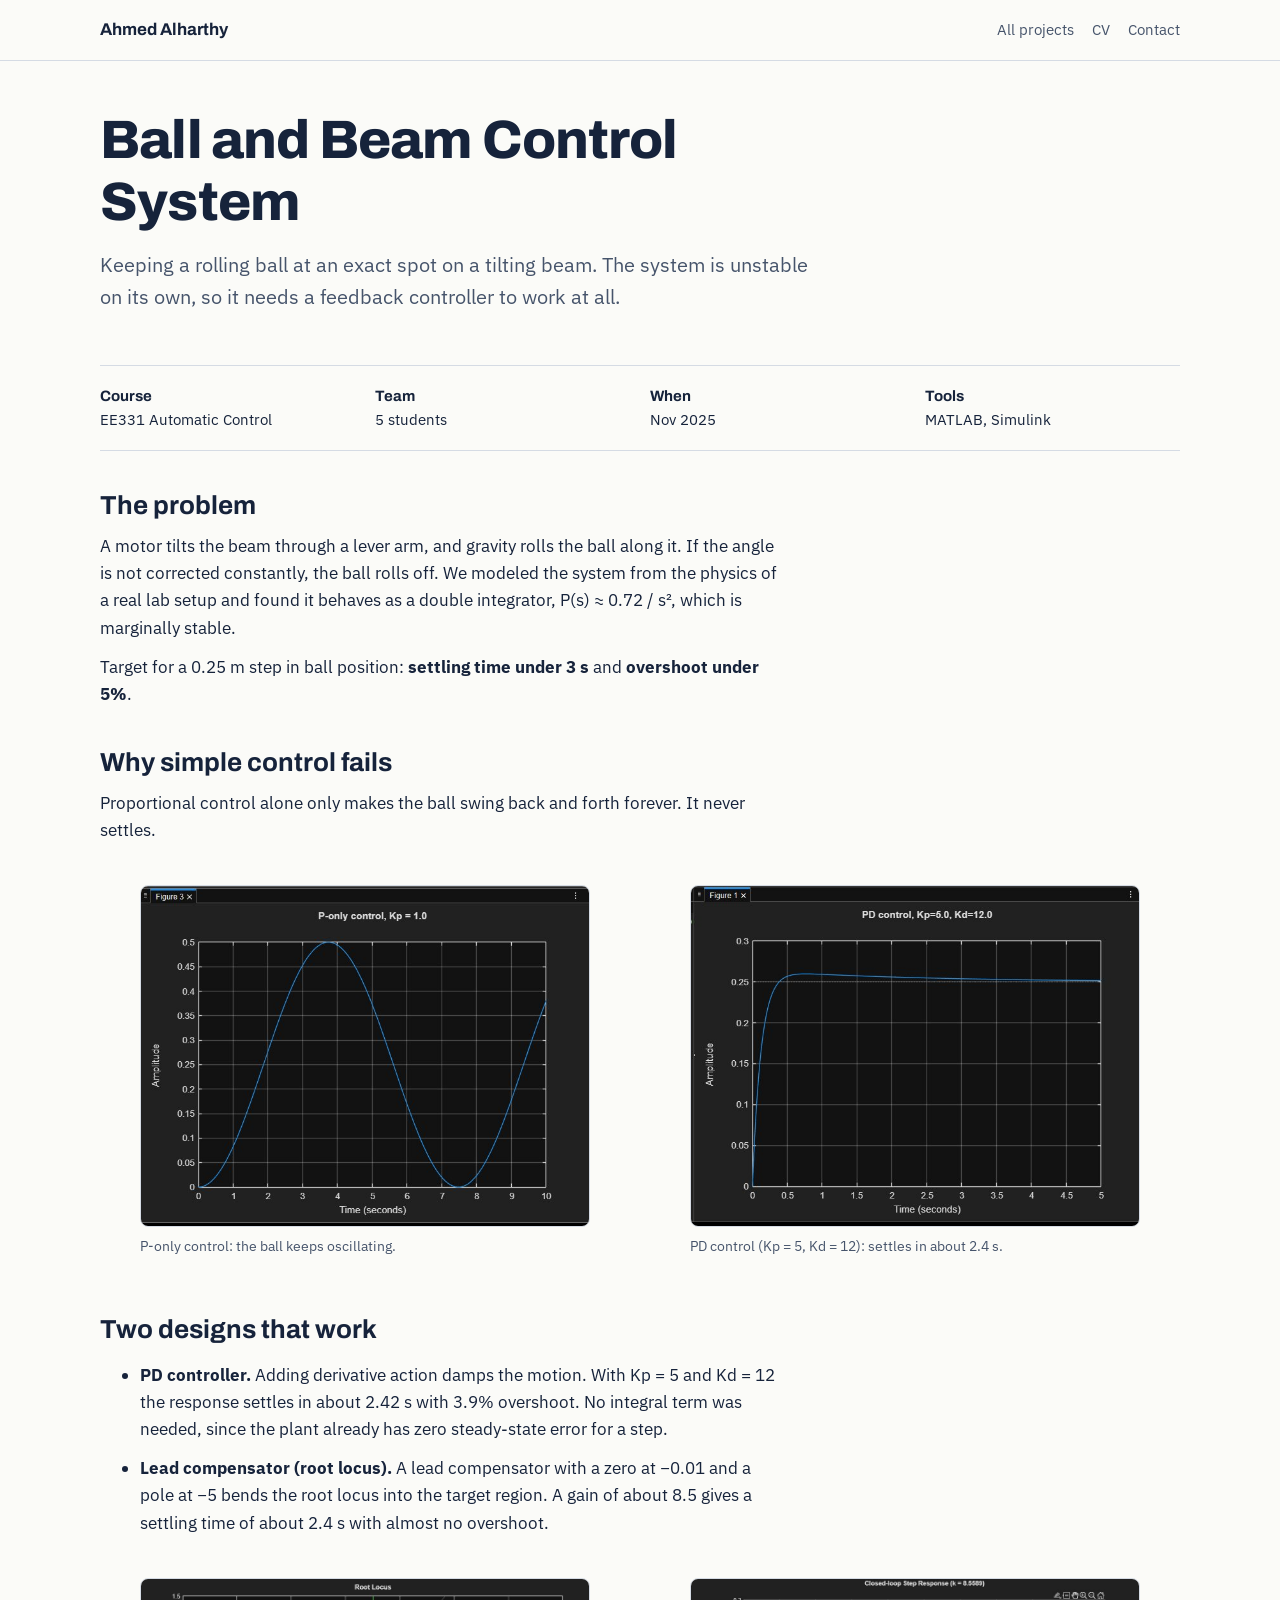
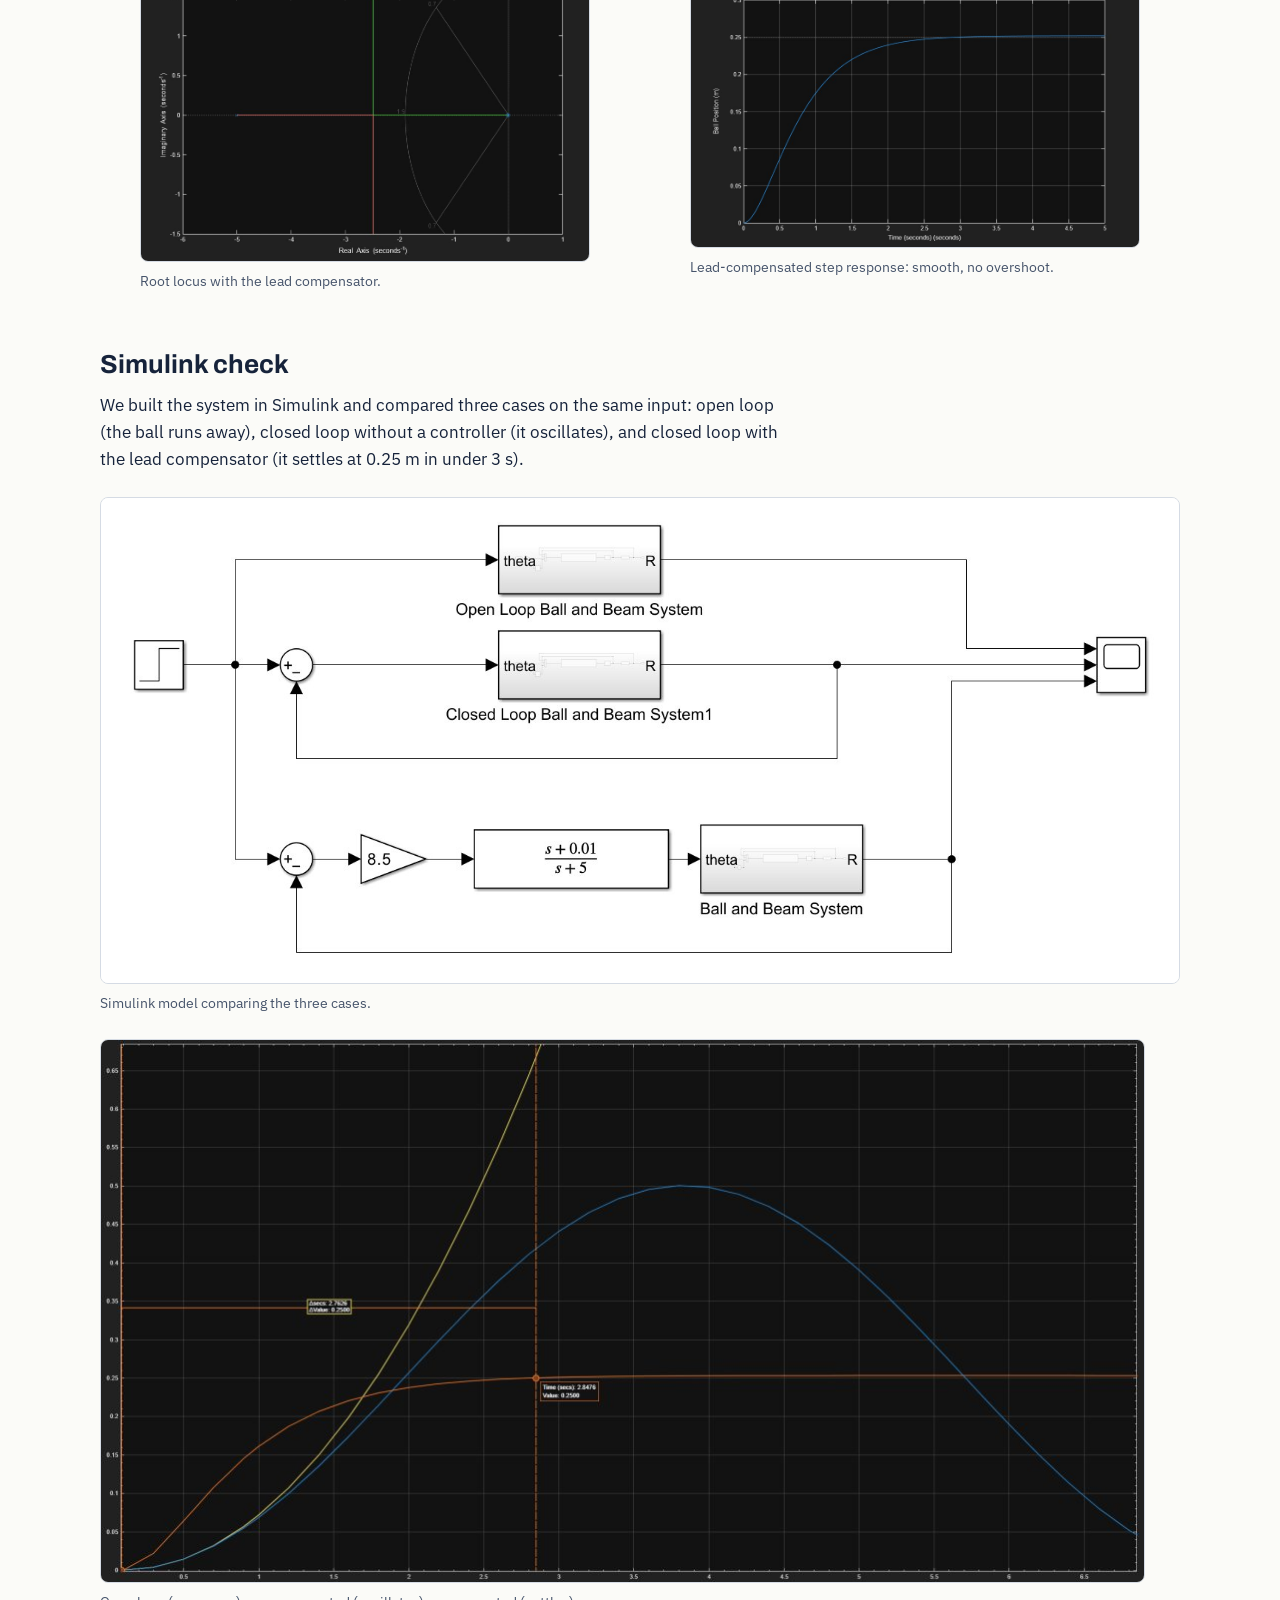
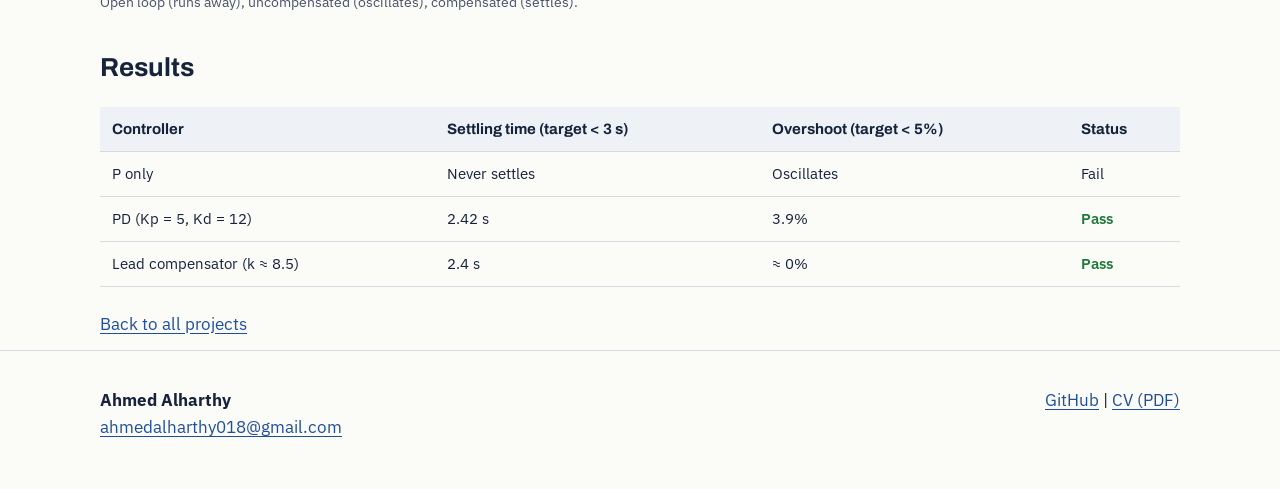
==== ball-and-beam.html @ 5542fb1f "Add files via upload" ====
<!doctype html>
<html lang="en">
<head>
<meta charset="utf-8">
<meta name="viewport" content="width=device-width, initial-scale=1">
<title>Ball and Beam Control | Ahmed Alharthy</title>
<meta name="description" content="Ball and beam control system: modeling, PD controller and root-locus lead compensator design in MATLAB and Simulink. EE331 project, King Abdulaziz University.">
<link rel="preconnect" href="https://fonts.googleapis.com">
<link rel="preconnect" href="https://fonts.gstatic.com" crossorigin>
<link href="https://fonts.googleapis.com/css2?family=Archivo:wght@600;700;800&family=IBM+Plex+Sans:wght@400;600&display=swap" rel="stylesheet">
<link rel="stylesheet" href="assets/style.css">
</head>
<body>

<header class="bar">
  <div class="wrap">
    <a class="me" href="index.html">Ahmed Alharthy</a>
    <nav aria-label="Main">
      <a href="index.html#projects">All projects</a>
      <a href="assets/Ahmed_Alharthy_CV.pdf">CV</a>
      <a href="index.html#contact">Contact</a>
    </nav>
  </div>
</header>

<main class="wrap">
  <div class="case-head">
    <h1>Ball and Beam Control System</h1>
    <p class="lede">Keeping a rolling ball at an exact spot on a tilting beam. The system is unstable on its own, so it needs a feedback controller to work at all.</p>
  </div>

  <div class="meta">
    <div><b>Course</b>EE331 Automatic Control</div>
    <div><b>Team</b>5 students</div>
    <div><b>When</b>Nov 2025</div>
    <div><b>Tools</b>MATLAB, Simulink</div>
  </div>

  <div class="prose">
    <h2>The problem</h2>
    <p>A motor tilts the beam through a lever arm, and gravity rolls the ball along it. If the angle is not corrected constantly, the ball rolls off. We modeled the system from the physics of a real lab setup and found it behaves as a double integrator, P(s) &asymp; 0.72 / s&sup2;, which is marginally stable.</p>
    <p>Target for a 0.25 m step in ball position: <b>settling time under 3 s</b> and <b>overshoot under 5%</b>.</p>

    <h2>Why simple control fails</h2>
    <p>Proportional control alone only makes the ball swing back and forth forever. It never settles.</p>
  </div>

  <div class="pair">
    <figure>
      <img src="assets/img/bb-p-only.jpg" alt="Step response with proportional control only, oscillating without settling" width="702" height="532">
      <figcaption>P-only control: the ball keeps oscillating.</figcaption>
    </figure>
    <figure>
      <img src="assets/img/bb-pd.jpg" alt="Step response with PD control settling quickly near 0.25 m" width="700" height="531">
      <figcaption>PD control (Kp = 5, Kd = 12): settles in about 2.4 s.</figcaption>
    </figure>
  </div>

  <div class="prose">
    <h2>Two designs that work</h2>
    <ul>
      <li><b>PD controller.</b> Adding derivative action damps the motion. With Kp = 5 and Kd = 12 the response settles in about 2.42 s with 3.9% overshoot. No integral term was needed, since the plant already has zero steady-state error for a step.</li>
      <li><b>Lead compensator (root locus).</b> A lead compensator with a zero at &minus;0.01 and a pole at &minus;5 bends the root locus into the target region. A gain of about 8.5 gives a settling time of about 2.4 s with almost no overshoot.</li>
    </ul>
  </div>

  <div class="pair">
    <figure>
      <img src="assets/img/bb-rootlocus.jpg" alt="Root locus of the plant with the lead compensator" width="989" height="624">
      <figcaption>Root locus with the lead compensator.</figcaption>
    </figure>
    <figure>
      <img src="assets/img/bb-lead.jpg" alt="Closed-loop step response with lead compensator reaching 0.25 m smoothly" width="1040" height="622">
      <figcaption>Lead-compensated step response: smooth, no overshoot.</figcaption>
    </figure>
  </div>

  <div class="prose">
    <h2>Simulink check</h2>
    <p>We built the system in Simulink and compared three cases on the same input: open loop (the ball runs away), closed loop without a controller (it oscillates), and closed loop with the lead compensator (it settles at 0.25 m in under 3 s).</p>
  </div>

  <figure class="wide">
    <img src="assets/img/bb-simulink.jpg" alt="Simulink model comparing open-loop, closed-loop and compensated ball and beam systems" width="1458" height="656">
    <figcaption>Simulink model comparing the three cases.</figcaption>
  </figure>
  <figure class="wide">
    <img src="assets/img/bb-responses.jpg" alt="Simulated responses: open loop grows without limit, uncompensated loop oscillates, compensated loop settles" width="1045" height="543">
    <figcaption>Open loop (runs away), uncompensated (oscillates), compensated (settles).</figcaption>
  </figure>

  <div class="prose">
    <h2>Results</h2>
  </div>
  <div class="table-scroll">
    <table>
      <thead><tr><th>Controller</th><th>Settling time (target &lt; 3 s)</th><th>Overshoot (target &lt; 5%)</th><th>Status</th></tr></thead>
      <tbody>
        <tr><td>P only</td><td>Never settles</td><td>Oscillates</td><td>Fail</td></tr>
        <tr><td>PD (Kp = 5, Kd = 12)</td><td>2.42 s</td><td>3.9%</td><td class="pass">Pass</td></tr>
        <tr><td>Lead compensator (k &asymp; 8.5)</td><td>2.4 s</td><td>&asymp; 0%</td><td class="pass">Pass</td></tr>
      </tbody>
    </table>
  </div>
  <div class="prose">
    <p><a href="index.html#projects">Back to all projects</a></p>
  </div>
</main>

<footer id="contact">
  <div class="wrap">
    <div><b>Ahmed Alharthy</b><br><a href="mailto:ahmedalharthy018@gmail.com">ahmedalharthy018@gmail.com</a></div>
    <div><a href="https://github.com/Ahmed-018">GitHub</a> | <a href="assets/Ahmed_Alharthy_CV.pdf">CV (PDF)</a></div>
  </div>
</footer>
</body>
</html>
---- assets/style.css ----
:root {
  --ink: #16233b;
  --ink-soft: #46546b;
  --paper: #fbfbf8;
  --panel: #eef1f5;
  --line: #d5dbe4;
  --sun: #e2a12b;
  --link: #1f4f9a;
  --measure: 68ch;
}
@media (prefers-color-scheme: dark) {
  :root {
    --ink: #e6ebf2;
    --ink-soft: #a8b3c4;
    --paper: #121a27;
    --panel: #1b2536;
    --line: #2d3a50;
    --sun: #f0b445;
    --link: #8db6ff;
  }
}
* { box-sizing: border-box; }
html { scroll-behavior: smooth; }
@media (prefers-reduced-motion: reduce) { html { scroll-behavior: auto; } }
body {
  margin: 0;
  background: var(--paper);
  color: var(--ink);
  font: 17px/1.6 "IBM Plex Sans", system-ui, sans-serif;
}
h1, h2, h3 { font-family: "Archivo", "IBM Plex Sans", sans-serif; line-height: 1.15; margin: 0; }
a { color: var(--link); text-underline-offset: 3px; }
a:focus-visible, .btn:focus-visible { outline: 3px solid var(--sun); outline-offset: 2px; }
img { max-width: 100%; height: auto; display: block; }
.wrap { max-width: 1120px; margin: 0 auto; padding: 0 20px; }

/* top bar */
.bar { border-bottom: 1px solid var(--line); }
.bar .wrap { display: flex; align-items: center; justify-content: space-between; gap: 16px; min-height: 60px; flex-wrap: wrap; }
.bar .me { font-family: "Archivo", sans-serif; font-weight: 700; text-decoration: none; color: var(--ink); }
.bar nav { display: flex; gap: 18px; flex-wrap: wrap; font-size: 15px; }
.bar nav a { color: var(--ink-soft); text-decoration: none; }
.bar nav a:hover { color: var(--ink); text-decoration: underline; }

/* hero */
.hero { display: grid; grid-template-columns: 1fr 1.15fr; gap: 48px; align-items: center; padding: 56px 0 40px; }
.hero h1 { font-size: clamp(40px, 6vw, 68px); font-weight: 800; letter-spacing: -0.02em; }
.hero .role { font-size: 20px; margin: 14px 0 18px; color: var(--ink-soft); max-width: 34ch; }
.facts { list-style: none; padding: 0; margin: 0 0 26px; display: grid; gap: 6px; }
.facts li { padding-left: 18px; position: relative; }
.facts li::before { content: ""; position: absolute; left: 0; top: .7em; width: 8px; height: 8px; background: var(--sun); border-radius: 2px; }
.actions { display: flex; flex-wrap: wrap; gap: 10px; }
.btn { display: inline-block; padding: 10px 18px; border-radius: 6px; border: 1.5px solid var(--ink); color: var(--ink); text-decoration: none; font-weight: 600; font-size: 15px; }
.btn.primary { background: var(--ink); color: var(--paper); }
.btn:hover { background: var(--panel); color: var(--ink); }
.hero figure { margin: 0; }
.hero figure img { border-radius: 10px; }
figcaption { font-size: 14px; color: var(--ink-soft); margin-top: 8px; }

/* sections */
section { padding: 48px 0; border-top: 1px solid var(--line); }
section > .wrap > h2 { font-size: 30px; margin-bottom: 26px; }
.featured { display: grid; grid-template-columns: 1.1fr 1fr; gap: 40px; align-items: start; }
.featured h3 { font-size: 26px; margin-bottom: 6px; }
.tags { font-size: 14px; color: var(--ink-soft); margin: 0 0 14px; }
.results { border-left: 4px solid var(--sun); background: var(--panel); padding: 14px 18px; margin: 18px 0; border-radius: 0 8px 8px 0; }
.results ul { margin: 0; padding-left: 18px; }
.more { list-style: none; padding: 0; margin: 40px 0 0; border-top: 1px solid var(--line); }
.more li { display: grid; grid-template-columns: 1fr 2fr auto; gap: 24px; padding: 20px 0; border-bottom: 1px solid var(--line); align-items: baseline; }
.more h3 { font-size: 19px; }
.more p { margin: 0; color: var(--ink-soft); }
.more .tags { margin: 4px 0 0; }

.job { display: grid; grid-template-columns: 220px 1fr; gap: 32px; }
.job .when { color: var(--ink-soft); font-size: 15px; }
.job h3 { font-size: 22px; }
.job ul { padding-left: 20px; max-width: var(--measure); }
.job li { margin-bottom: 6px; }

.cols { display: grid; grid-template-columns: repeat(3, 1fr); gap: 32px; }
.cols h3 { font-size: 19px; margin-bottom: 8px; }
.cols ul { padding-left: 18px; margin: 0; }
.cols p { margin: 0 0 6px; }

footer { border-top: 1px solid var(--line); padding: 36px 0 48px; }
footer .wrap { display: flex; justify-content: space-between; gap: 20px; flex-wrap: wrap; }

/* case study */
.case-head { padding: 48px 0 24px; }
.case-head h1 { font-size: clamp(34px, 5vw, 54px); font-weight: 800; letter-spacing: -0.015em; max-width: 20ch; }
.case-head .lede { font-size: 20px; color: var(--ink-soft); max-width: 60ch; margin: 16px 0 0; }
.meta { display: grid; grid-template-columns: repeat(4, 1fr); gap: 20px; border-top: 1px solid var(--line); border-bottom: 1px solid var(--line); padding: 18px 0; margin: 28px 0; font-size: 15px; }
.meta b { display: block; font-family: "Archivo", sans-serif; }
.prose { max-width: var(--measure); }
.prose h2 { font-size: 26px; margin: 40px 0 12px; }
.prose p, .prose li { margin: 0 0 12px; }
.wide { margin: 24px 0; }
.wide img { border-radius: 8px; border: 1px solid var(--line); background: #fff; }
.pair { display: grid; grid-template-columns: 1fr 1fr; gap: 20px; margin: 24px 0; }
.pair img { border-radius: 8px; border: 1px solid var(--line); }
table { border-collapse: collapse; width: 100%; font-size: 15px; margin: 12px 0 24px; }
th, td { text-align: left; padding: 10px 12px; border-bottom: 1px solid var(--line); vertical-align: top; }
th { font-family: "Archivo", sans-serif; background: var(--panel); }
.pass { color: #1d7a3a; font-weight: 600; }
@media (prefers-color-scheme: dark) { .pass { color: #6fd38e; } }
.table-scroll { overflow-x: auto; }

@media (max-width: 860px) {
  .hero, .featured, .job, .cols, .pair { grid-template-columns: 1fr; gap: 24px; }
  .hero { padding-top: 32px; }
  .more li { grid-template-columns: 1fr; gap: 6px; }
  .meta { grid-template-columns: 1fr 1fr; }
}
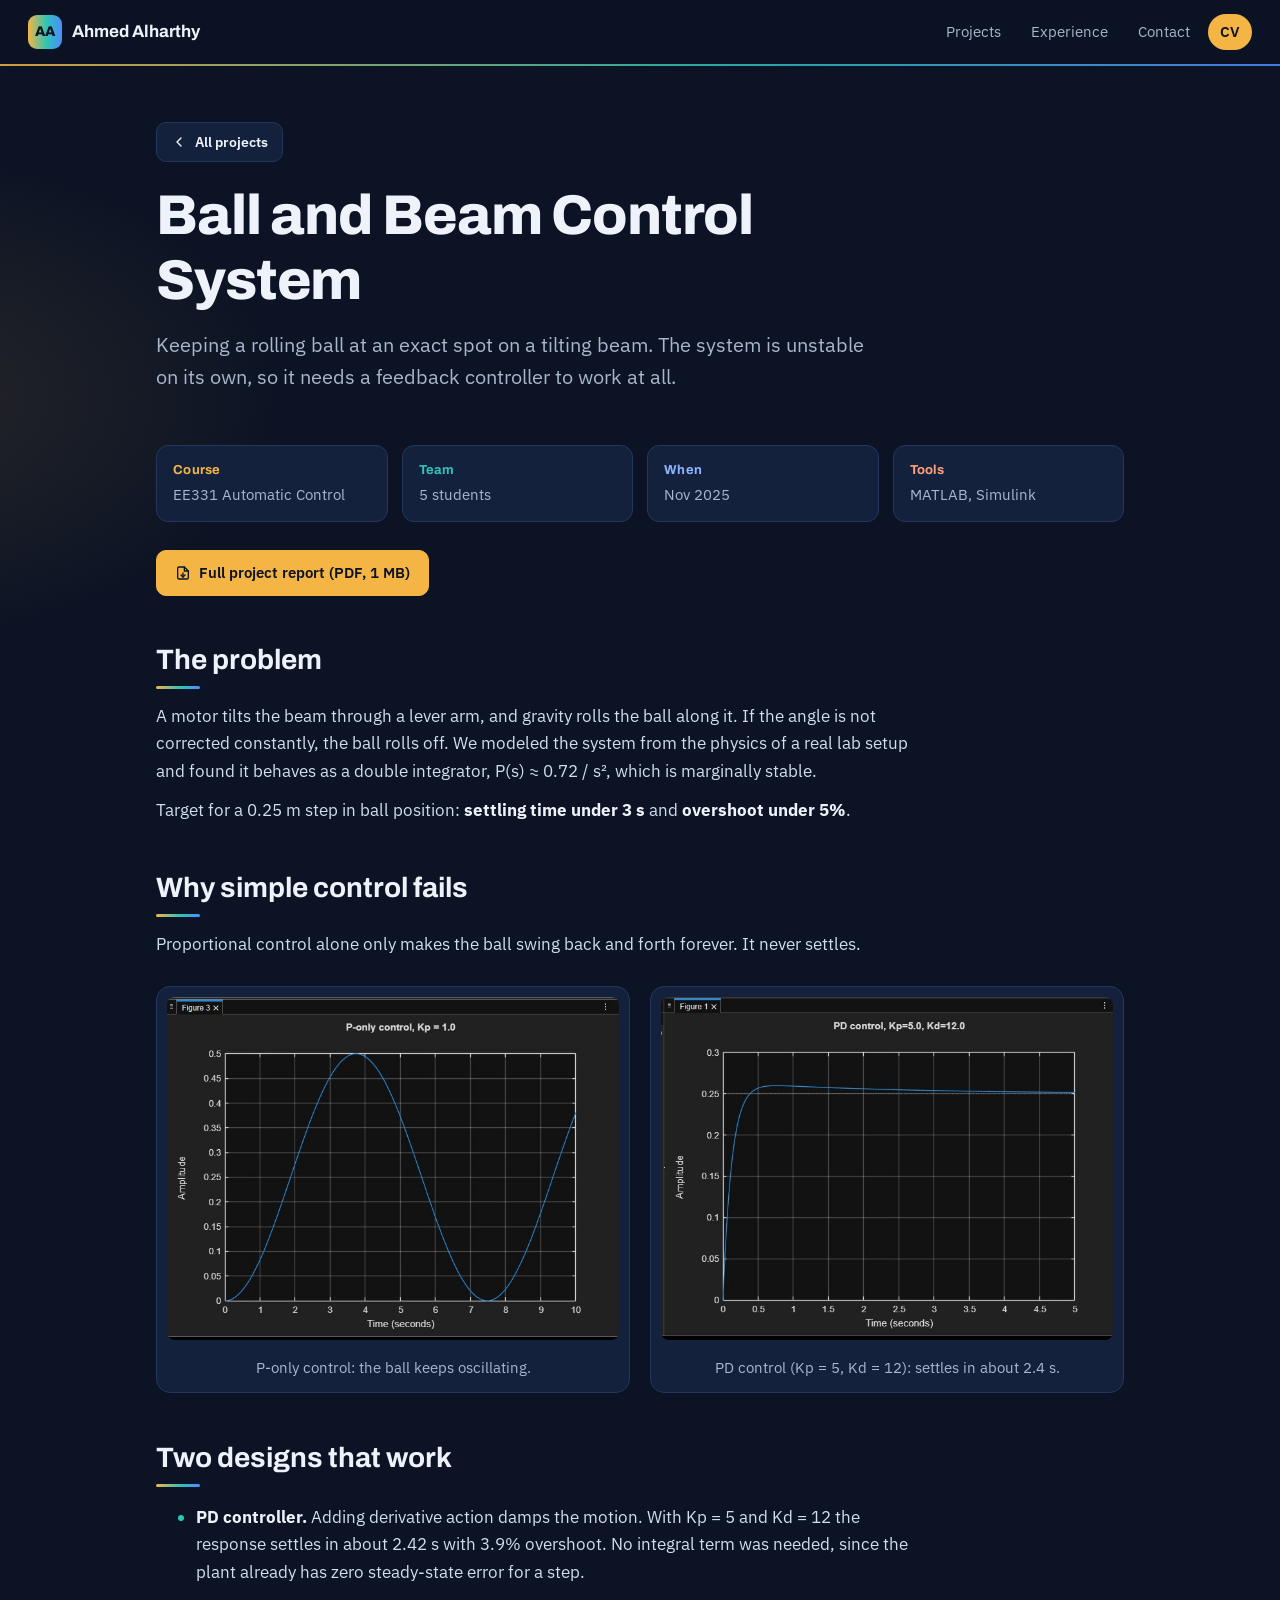
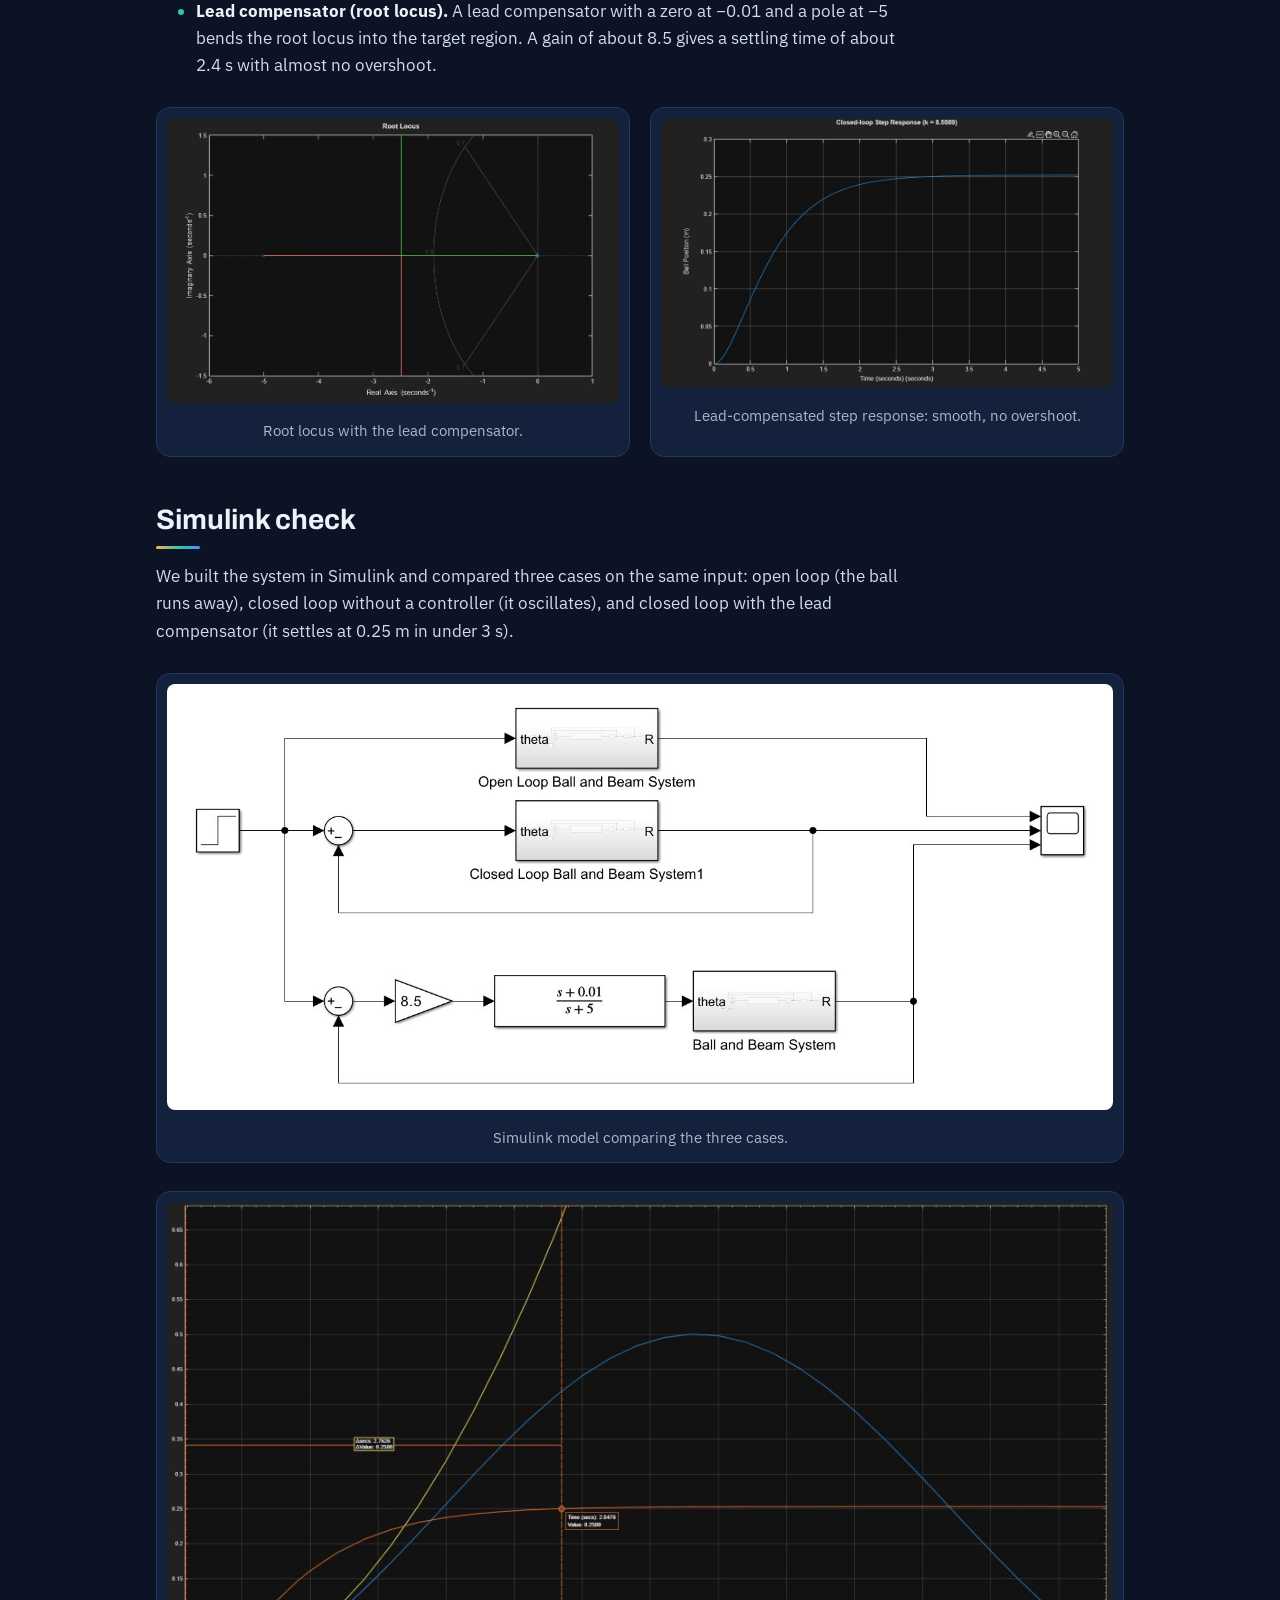
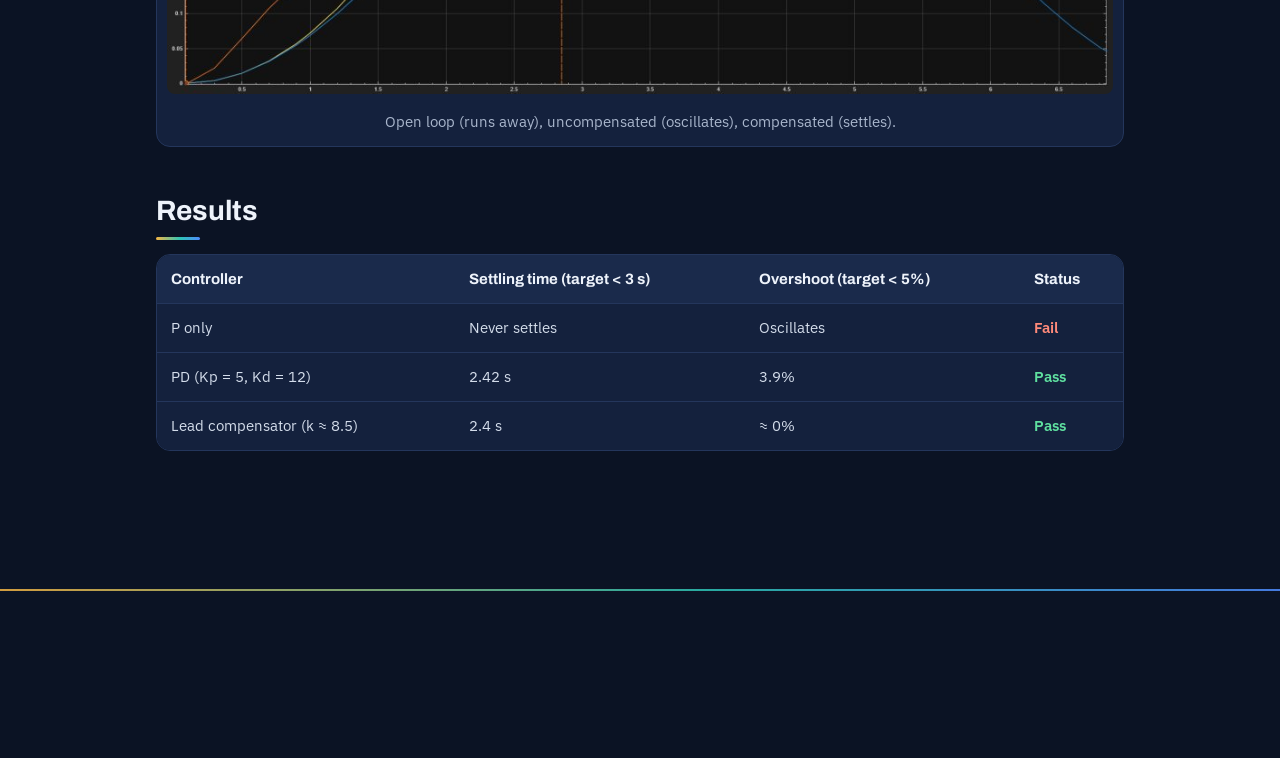
==== commit 5c03b0fe: "Add files via upload" ====
--- a/ball-and-beam.html
+++ b/ball-and-beam.html
@@ -14,17 +14,20 @@
 
 <header class="bar">
   <div class="wrap">
-    <a class="me" href="index.html">Ahmed Alharthy</a>
+    <a class="me" href="index.html"><span class="mark">AA</span>Ahmed Alharthy</a>
     <nav aria-label="Main">
-      <a href="index.html#projects">All projects</a>
-      <a href="assets/Ahmed_Alharthy_CV.pdf">CV</a>
+      <a href="index.html#projects">Projects</a>
+      <a href="index.html#experience">Experience</a>
       <a href="index.html#contact">Contact</a>
+      <a class="cv" href="assets/Ahmed_Alharthy_CV.pdf">CV</a>
     </nav>
   </div>
+  <hr class="divider">
 </header>
 
-<main class="wrap">
+<main class="wrap case">
   <div class="case-head">
+    <a class="btn small back" href="index.html#projects"><svg viewBox="0 0 24 24" fill="none" stroke="currentColor" stroke-width="2" stroke-linecap="round" stroke-linejoin="round" aria-hidden="true"><polyline points="15 18 9 12 15 6"/></svg>All projects</a>
     <h1>Ball and Beam Control System</h1>
     <p class="lede">Keeping a rolling ball at an exact spot on a tilting beam. The system is unstable on its own, so it needs a feedback controller to work at all.</p>
   </div>
@@ -34,6 +37,10 @@
     <div><b>Team</b>5 students</div>
     <div><b>When</b>Nov 2025</div>
     <div><b>Tools</b>MATLAB, Simulink</div>
+  </div>
+
+  <div class="doc-bar">
+    <a class="btn primary" href="assets/docs/Ball-and-Beam-Control-Report.pdf" target="_blank" rel="noopener"><svg viewBox="0 0 24 24" fill="none" stroke="currentColor" stroke-width="2" stroke-linecap="round" stroke-linejoin="round" aria-hidden="true"><path d="M14 3H6a2 2 0 0 0-2 2v14a2 2 0 0 0 2 2h12a2 2 0 0 0 2-2V9z"/><polyline points="14 3 14 9 20 9"/><path d="M12 12v6"/><polyline points="9 15 12 18 15 15"/></svg>Full project report (PDF, 1 MB)</a>
   </div>
 
   <div class="prose">
@@ -96,22 +103,36 @@
     <table>
       <thead><tr><th>Controller</th><th>Settling time (target &lt; 3 s)</th><th>Overshoot (target &lt; 5%)</th><th>Status</th></tr></thead>
       <tbody>
-        <tr><td>P only</td><td>Never settles</td><td>Oscillates</td><td>Fail</td></tr>
+        <tr><td>P only</td><td>Never settles</td><td>Oscillates</td><td class="fail">Fail</td></tr>
         <tr><td>PD (Kp = 5, Kd = 12)</td><td>2.42 s</td><td>3.9%</td><td class="pass">Pass</td></tr>
         <tr><td>Lead compensator (k &asymp; 8.5)</td><td>2.4 s</td><td>&asymp; 0%</td><td class="pass">Pass</td></tr>
       </tbody>
     </table>
   </div>
   <div class="prose">
-    <p><a href="index.html#projects">Back to all projects</a></p>
+    
+  </div>
+  <div class="case-end">
+    <a class="btn" href="assets/docs/Ball-and-Beam-Control-Report.pdf" target="_blank" rel="noopener"><svg viewBox="0 0 24 24" fill="none" stroke="currentColor" stroke-width="2" stroke-linecap="round" stroke-linejoin="round" aria-hidden="true"><path d="M14 3H6a2 2 0 0 0-2 2v14a2 2 0 0 0 2 2h12a2 2 0 0 0 2-2V9z"/><polyline points="14 3 14 9 20 9"/><path d="M12 12v6"/><polyline points="9 15 12 18 15 15"/></svg>Report (PDF)</a>
+    <a class="btn" href="index.html#projects"><svg viewBox="0 0 24 24" fill="none" stroke="currentColor" stroke-width="2" stroke-linecap="round" stroke-linejoin="round" aria-hidden="true"><polyline points="15 18 9 12 15 6"/></svg>All projects</a>
+    <a class="btn primary" href="solar-vehicle.html"><svg viewBox="0 0 24 24" fill="none" stroke="currentColor" stroke-width="2" stroke-linecap="round" stroke-linejoin="round" aria-hidden="true"><path d="M14 3H6a2 2 0 0 0-2 2v14a2 2 0 0 0 2 2h12a2 2 0 0 0 2-2V9z"/><polyline points="14 3 14 9 20 9"/></svg>Next project: Solar Vehicle</a>
   </div>
 </main>
 
+<hr class="divider">
 <footer id="contact">
   <div class="wrap">
-    <div><b>Ahmed Alharthy</b><br><a href="mailto:ahmedalharthy018@gmail.com">ahmedalharthy018@gmail.com</a></div>
-    <div><a href="https://github.com/Ahmed-018">GitHub</a> | <a href="assets/Ahmed_Alharthy_CV.pdf">CV (PDF)</a></div>
+    <div>
+      <h2>Let's talk</h2>
+      <p><a href="mailto:ahmedalharthy018@gmail.com">ahmedalharthy018@gmail.com</a> | +966 56 650 6308</p>
+    </div>
+    <div class="card-actions">
+      <a class="btn primary" href="mailto:ahmedalharthy018@gmail.com"><svg viewBox="0 0 24 24" fill="none" stroke="currentColor" stroke-width="2" stroke-linecap="round" stroke-linejoin="round" aria-hidden="true"><rect x="3" y="5" width="18" height="14" rx="2"/><polyline points="3 7 12 13 21 7"/></svg>Email me</a>
+      <a class="btn" href="assets/Ahmed_Alharthy_CV.pdf"><svg viewBox="0 0 24 24" fill="none" stroke="currentColor" stroke-width="2" stroke-linecap="round" stroke-linejoin="round" aria-hidden="true"><path d="M12 3v12"/><polyline points="7 10 12 15 17 10"/><path d="M5 21h14"/></svg>CV (PDF)</a>
+      <a class="btn" href="https://github.com/Ahmed-018"><svg viewBox="0 0 24 24" fill="none" stroke="currentColor" stroke-width="2" stroke-linecap="round" stroke-linejoin="round" aria-hidden="true"><polyline points="16 18 22 12 16 6"/><polyline points="8 6 2 12 8 18"/></svg>GitHub</a>
+    </div>
   </div>
 </footer>
+<script src="assets/reveal.js" defer></script>
 </body>
 </html>
--- a/assets/style.css
+++ b/assets/style.css
@@ -1,113 +1,224 @@
+/* Ahmed Alharthy portfolio: dark navy with solar amber, teal and blue accents */
 :root {
-  --ink: #16233b;
-  --ink-soft: #46546b;
-  --paper: #fbfbf8;
-  --panel: #eef1f5;
-  --line: #d5dbe4;
-  --sun: #e2a12b;
-  --link: #1f4f9a;
-  --measure: 68ch;
-}
-@media (prefers-color-scheme: dark) {
-  :root {
-    --ink: #e6ebf2;
-    --ink-soft: #a8b3c4;
-    --paper: #121a27;
-    --panel: #1b2536;
-    --line: #2d3a50;
-    --sun: #f0b445;
-    --link: #8db6ff;
-  }
-}
+  --bg: #0b1324;
+  --bg-2: #101b33;
+  --card: #14213d;
+  --card-2: #1a2a4b;
+  --ink: #eef3fb;
+  --ink-soft: #a9b6cc;
+  --line: #24365c;
+  --amber: #f5b544;
+  --teal: #2ec4b6;
+  --blue: #4f8cff;
+  --grad: linear-gradient(90deg, var(--amber), var(--teal) 55%, var(--blue));
+  --radius: 0.875rem;
+  --measure: 76ch;
+  color-scheme: dark;
+}
+html { font-size: clamp(16px, 1.1vw, 30px); }
 * { box-sizing: border-box; }
 html { scroll-behavior: smooth; }
-@media (prefers-reduced-motion: reduce) { html { scroll-behavior: auto; } }
+@media (prefers-reduced-motion: reduce) { html { scroll-behavior: auto; } * { transition: none !important; } }
 body {
   margin: 0;
-  background: var(--paper);
+  background:
+    radial-gradient(56.25rem 31.25rem at 85% -10%, rgba(79, 140, 255, .18), transparent 60%),
+    radial-gradient(43.75rem 26.25rem at -10% 10%, rgba(245, 181, 68, .12), transparent 60%),
+    var(--bg);
   color: var(--ink);
-  font: 17px/1.6 "IBM Plex Sans", system-ui, sans-serif;
+  font: 1.0625rem/1.6 "IBM Plex Sans", system-ui, sans-serif;
 }
 h1, h2, h3 { font-family: "Archivo", "IBM Plex Sans", sans-serif; line-height: 1.15; margin: 0; }
-a { color: var(--link); text-underline-offset: 3px; }
-a:focus-visible, .btn:focus-visible { outline: 3px solid var(--sun); outline-offset: 2px; }
-img { max-width: 100%; height: auto; display: block; }
-.wrap { max-width: 1120px; margin: 0 auto; padding: 0 20px; }
+a { color: var(--teal); text-underline-offset: 0.1875rem; }
+a:hover { color: var(--amber); }
+a:focus-visible, .btn:focus-visible { outline: 0.1875rem solid var(--amber); outline-offset: 0.1875rem; border-radius: 0.5rem; }
+img, video { max-width: 100%; height: auto; display: block; }
+.wrap { max-width: 82.5rem; margin: 0 auto; padding: 0 1.75rem; }
+
+/* gradient divider used between header, sections and footer */
+.divider { height: 2px; border: 0; margin: 0; background: var(--grad); opacity: .85; }
+.divider.soft { height: 1px; background: linear-gradient(90deg, transparent, var(--line) 15%, var(--line) 85%, transparent); opacity: 1; }
 
 /* top bar */
-.bar { border-bottom: 1px solid var(--line); }
-.bar .wrap { display: flex; align-items: center; justify-content: space-between; gap: 16px; min-height: 60px; flex-wrap: wrap; }
-.bar .me { font-family: "Archivo", sans-serif; font-weight: 700; text-decoration: none; color: var(--ink); }
-.bar nav { display: flex; gap: 18px; flex-wrap: wrap; font-size: 15px; }
-.bar nav a { color: var(--ink-soft); text-decoration: none; }
-.bar nav a:hover { color: var(--ink); text-decoration: underline; }
+.bar { position: sticky; top: 0; z-index: 10; background: rgba(11, 19, 36, .82); backdrop-filter: blur(0.625rem); -webkit-backdrop-filter: blur(0.625rem); }
+.bar .wrap { display: flex; align-items: center; justify-content: space-between; gap: 1rem; min-height: 4rem; flex-wrap: wrap; }
+.bar .me { display: flex; align-items: center; gap: 0.625rem; font-family: "Archivo", sans-serif; font-weight: 700; text-decoration: none; color: var(--ink); }
+.mark { display: grid; place-items: center; width: 2.125rem; height: 2.125rem; border-radius: 0.5625rem; background: var(--grad); color: #0b1324; font-weight: 800; font-size: 0.875rem; }
+.bar nav { display: flex; gap: 0.375rem; flex-wrap: wrap; font-size: 0.9375rem; }
+.bar nav a { color: var(--ink-soft); text-decoration: none; padding: 0.375rem 0.75rem; border-radius: 62.4375rem; }
+.bar nav a:hover { color: var(--ink); background: var(--card); }
+.bar nav a.cv { color: #0b1324; background: var(--amber); font-weight: 600; }
+.bar nav a.cv:hover { background: #ffc965; }
+
+/* buttons and chips */
+.btn { display: inline-flex; align-items: center; gap: 0.5rem; padding: 0.625rem 1.125rem; border-radius: 0.625rem; border: 1px solid var(--line); background: var(--card); color: var(--ink); text-decoration: none; font-weight: 600; font-size: 0.9375rem; transition: transform .15s, border-color .15s, background .15s; }
+.btn:hover { color: var(--ink); border-color: var(--teal); transform: translateY(-1px); }
+.btn.primary { background: var(--amber); border-color: var(--amber); color: #0b1324; }
+.btn.primary:hover { background: #ffc965; color: #0b1324; }
+.btn.teal { background: rgba(46, 196, 182, .14); border-color: rgba(46, 196, 182, .55); color: #7fe6dc; }
+.btn.teal:hover { background: rgba(46, 196, 182, .24); color: #b5f3ec; }
+.btn.small { padding: 0.5rem 0.875rem; font-size: 0.875rem; }
+.btn svg { width: 1rem; height: 1rem; flex: none; }
+.chips { display: flex; flex-wrap: wrap; gap: 0.375rem; margin: 0.625rem 0 0.875rem; padding: 0; list-style: none; }
+.chips li { font-size: 0.8125rem; padding: 0.25rem 0.625rem; border-radius: 62.4375rem; background: rgba(79, 140, 255, .12); border: 1px solid rgba(79, 140, 255, .35); color: #b9cfff; }
+.chips li.hl { background: rgba(245, 181, 68, .14); border-color: rgba(245, 181, 68, .5); color: #ffd690; }
 
 /* hero */
-.hero { display: grid; grid-template-columns: 1fr 1.15fr; gap: 48px; align-items: center; padding: 56px 0 40px; }
-.hero h1 { font-size: clamp(40px, 6vw, 68px); font-weight: 800; letter-spacing: -0.02em; }
-.hero .role { font-size: 20px; margin: 14px 0 18px; color: var(--ink-soft); max-width: 34ch; }
-.facts { list-style: none; padding: 0; margin: 0 0 26px; display: grid; gap: 6px; }
-.facts li { padding-left: 18px; position: relative; }
-.facts li::before { content: ""; position: absolute; left: 0; top: .7em; width: 8px; height: 8px; background: var(--sun); border-radius: 2px; }
-.actions { display: flex; flex-wrap: wrap; gap: 10px; }
-.btn { display: inline-block; padding: 10px 18px; border-radius: 6px; border: 1.5px solid var(--ink); color: var(--ink); text-decoration: none; font-weight: 600; font-size: 15px; }
-.btn.primary { background: var(--ink); color: var(--paper); }
-.btn:hover { background: var(--panel); color: var(--ink); }
-.hero figure { margin: 0; }
-.hero figure img { border-radius: 10px; }
-figcaption { font-size: 14px; color: var(--ink-soft); margin-top: 8px; }
+.hero { display: grid; grid-template-columns: minmax(0, 1fr) minmax(0, 1.25fr); gap: 4rem; align-items: center; padding-top: 4rem; padding-bottom: 3.5rem; }
+.hero h1 { font-size: 4.1rem; white-space: nowrap; font-weight: 800; letter-spacing: -0.025em; background: linear-gradient(100deg, #ffffff 30%, #bcd3ff 70%, var(--teal)); -webkit-background-clip: text; background-clip: text; color: transparent; }
+.hero .role { font-size: 1.25rem; margin: 1rem 0 1.375rem; color: var(--ink-soft); max-width: 34ch; }
+.facts { list-style: none; padding: 0; margin: 0 0 1.75rem; display: grid; grid-template-columns: 1fr 1fr; gap: 0.625rem; }
+.facts li { background: var(--card); border: 1px solid var(--line); border-radius: 0.75rem; padding: 0.625rem 0.875rem; font-size: 0.9375rem; line-height: 1.4; }
+.facts li b { display: block; font-family: "Archivo", sans-serif; font-size: 1.125rem; color: var(--amber); }
+.facts li:nth-child(2) b { color: var(--teal); }
+.facts li:nth-child(3) b { color: #8fb4ff; }
+.facts li:nth-child(4) b { color: #ff9f7a; }
+.actions { display: flex; flex-wrap: wrap; gap: 0.625rem; }
+.hero figure { margin: 0; padding: 0.5rem; border-radius: 1.125rem; background: linear-gradient(135deg, rgba(245,181,68,.6), rgba(46,196,182,.5), rgba(79,140,255,.6)); box-shadow: 0 1.875rem 3.75rem -30px rgba(79, 140, 255, .45); }
+.hero figure img, .hero-video { border-radius: 0.75rem; width: 100%; height: auto; display: block; background: #000; }
+.hero figcaption { display: flex; align-items: center; justify-content: space-between; gap: 0.75rem; flex-wrap: wrap; padding: 0.75rem 0.5rem 0.375rem; margin: 0; color: #0b1324; font-weight: 600; font-size: 1.0625rem; line-height: 1.35; }
+.hero figcaption .watch { display: inline-flex; align-items: center; gap: 0.5rem; padding: 0.5625rem 1rem; border-radius: 0.625rem; background: #0b1324; color: #fff; text-decoration: none; font-size: 0.9375rem; font-weight: 600; white-space: nowrap; transition: transform .15s, background .15s; }
+.hero figcaption .watch svg { width: 0.875rem; height: 0.875rem; color: var(--amber); }
+.hero figcaption .watch:hover { background: #17264a; color: #fff; transform: translateY(-1px); }
+figcaption { font-size: 0.875rem; color: var(--ink-soft); margin-top: 0.5rem; }
 
 /* sections */
-section { padding: 48px 0; border-top: 1px solid var(--line); }
-section > .wrap > h2 { font-size: 30px; margin-bottom: 26px; }
-.featured { display: grid; grid-template-columns: 1.1fr 1fr; gap: 40px; align-items: start; }
-.featured h3 { font-size: 26px; margin-bottom: 6px; }
-.tags { font-size: 14px; color: var(--ink-soft); margin: 0 0 14px; }
-.results { border-left: 4px solid var(--sun); background: var(--panel); padding: 14px 18px; margin: 18px 0; border-radius: 0 8px 8px 0; }
-.results ul { margin: 0; padding-left: 18px; }
-.more { list-style: none; padding: 0; margin: 40px 0 0; border-top: 1px solid var(--line); }
-.more li { display: grid; grid-template-columns: 1fr 2fr auto; gap: 24px; padding: 20px 0; border-bottom: 1px solid var(--line); align-items: baseline; }
-.more h3 { font-size: 19px; }
-.more p { margin: 0; color: var(--ink-soft); }
-.more .tags { margin: 4px 0 0; }
-
-.job { display: grid; grid-template-columns: 220px 1fr; gap: 32px; }
-.job .when { color: var(--ink-soft); font-size: 15px; }
-.job h3 { font-size: 22px; }
-.job ul { padding-left: 20px; max-width: var(--measure); }
-.job li { margin-bottom: 6px; }
-
-.cols { display: grid; grid-template-columns: repeat(3, 1fr); gap: 32px; }
-.cols h3 { font-size: 19px; margin-bottom: 8px; }
-.cols ul { padding-left: 18px; margin: 0; }
-.cols p { margin: 0 0 6px; }
-
-footer { border-top: 1px solid var(--line); padding: 36px 0 48px; }
-footer .wrap { display: flex; justify-content: space-between; gap: 20px; flex-wrap: wrap; }
-
-/* case study */
-.case-head { padding: 48px 0 24px; }
-.case-head h1 { font-size: clamp(34px, 5vw, 54px); font-weight: 800; letter-spacing: -0.015em; max-width: 20ch; }
-.case-head .lede { font-size: 20px; color: var(--ink-soft); max-width: 60ch; margin: 16px 0 0; }
-.meta { display: grid; grid-template-columns: repeat(4, 1fr); gap: 20px; border-top: 1px solid var(--line); border-bottom: 1px solid var(--line); padding: 18px 0; margin: 28px 0; font-size: 15px; }
-.meta b { display: block; font-family: "Archivo", sans-serif; }
+section { padding: 4rem 0 5.5rem; }
+.sec-head { display: flex; align-items: end; justify-content: space-between; gap: 1rem; margin-bottom: 1.875rem; flex-wrap: wrap; }
+.sec-head h2 { font-size: 2.125rem; }
+.sec-head h2::after { content: ""; display: block; width: 3.5rem; height: 0.25rem; border-radius: 0.25rem; background: var(--grad); margin-top: 0.75rem; }
+.sec-head p { margin: 0; color: var(--ink-soft); max-width: 46ch; }
+.card { background: linear-gradient(180deg, var(--card-2), var(--card)); border: 1px solid var(--line); border-radius: var(--radius); }
+
+/* projects */
+.featured { display: grid; grid-template-columns: minmax(0, 1.1fr) minmax(0, 1fr); gap: 2.25rem; align-items: center; padding: 1.75rem; position: relative; overflow: hidden; }
+.featured::before { content: ""; position: absolute; inset: 0 0 auto 0; height: 0.1875rem; background: var(--grad); }
+.featured .shot { display: block; min-width: 0; }
+.featured .shot img { border-radius: 0.625rem; background: #fff; width: 100%; height: auto; }
+.badge { display: inline-block; font-size: 0.8125rem; font-weight: 600; padding: 0.25rem 0.625rem; border-radius: 62.4375rem; background: rgba(245, 181, 68, .16); color: var(--amber); margin-bottom: 0.625rem; }
+.featured h3 { font-size: 1.75rem; }
+.featured p { color: var(--ink-soft); margin: 0 0 0.375rem; }
+.results { list-style: none; padding: 0; margin: 1.125rem 0 1.375rem; display: grid; gap: 0.5rem; }
+.results li { display: flex; gap: 0.75rem; align-items: baseline; padding: 0.625rem 0.875rem; border-radius: 0.625rem; background: rgba(46, 196, 182, .08); border: 1px solid rgba(46, 196, 182, .25); }
+.results li b { font-family: "Archivo", sans-serif; color: var(--teal); min-width: 4.2em; white-space: nowrap; }
+.card-actions { display: flex; flex-wrap: wrap; gap: 0.625rem; }
+
+.grid3 { display: grid; grid-template-columns: repeat(3, minmax(0, 1fr)); gap: 1.25rem; margin-top: 1.375rem; }
+.proj { padding: 1.375rem; display: flex; flex-direction: column; transition: transform .15s, border-color .15s; }
+.proj:hover { transform: translateY(-3px); border-color: #34508a; }
+.proj .icon { width: 2.625rem; height: 2.625rem; border-radius: 0.6875rem; display: grid; place-items: center; margin-bottom: 0.875rem; }
+.proj .icon svg { width: 1.375rem; height: 1.375rem; }
+.i-amber { background: rgba(245, 181, 68, .15); color: var(--amber); }
+.i-teal { background: rgba(46, 196, 182, .15); color: var(--teal); }
+.i-blue { background: rgba(79, 140, 255, .15); color: #8fb4ff; }
+.proj h3 { font-size: 1.25rem; }
+.proj p { color: var(--ink-soft); margin: 0 0 1.125rem; font-size: 0.9688rem; flex: 1; }
+.proj .note { font-size: 0.875rem; color: var(--ink-soft); font-style: italic; }
+
+/* experience */
+.job { display: grid; grid-template-columns: 14.375rem 1fr; gap: 2rem; padding: 1.75rem; position: relative; }
+.job::before { content: ""; position: absolute; left: 0; top: 1.5rem; bottom: 1.5rem; width: 0.25rem; border-radius: 0 0.25rem 0.25rem 0; background: linear-gradient(180deg, var(--amber), var(--teal)); }
+.job .when { color: var(--ink-soft); font-size: 0.9375rem; }
+.job .when b { display: block; color: var(--ink); font-size: 1rem; }
+.live { display: inline-flex; align-items: center; gap: 0.375rem; margin-top: 0.625rem; font-size: 0.8125rem; font-weight: 600; color: var(--teal); background: rgba(46,196,182,.12); padding: 0.1875rem 0.625rem; border-radius: 62.4375rem; }
+.live::before { content: ""; width: 0.4375rem; height: 0.4375rem; border-radius: 50%; background: var(--teal); }
+.job h3 { font-size: 1.375rem; }
+.job .org { color: var(--ink-soft); margin: 0.25rem 0 0.875rem; font-size: 0.9375rem; }
+.job ul { padding-left: 1.25rem; margin: 0; max-width: var(--measure); }
+.job li { margin-bottom: 0.5rem; }
+.job li::marker { color: var(--amber); }
+
+/* info and skills cards */
+.cols { display: grid; grid-template-columns: repeat(3, 1fr); gap: 1.25rem; }
+.cols.auto { grid-template-columns: repeat(3, 1fr); }
+.info { padding: 1.375rem; }
+.info h3 { font-size: 1.125rem; margin-bottom: 0.625rem; display: flex; align-items: center; gap: 0.625rem; }
+.info h3 .dot { width: 0.625rem; height: 0.625rem; border-radius: 0.1875rem; background: var(--amber); }
+.info:nth-child(3n+2) h3 .dot { background: var(--teal); }
+.info:nth-child(3n) h3 .dot { background: var(--blue); }
+.info p { margin: 0 0 0.375rem; color: var(--ink-soft); }
+.info p b { color: var(--ink); }
+.info ul { padding-left: 1.125rem; margin: 0; color: var(--ink-soft); }
+.info li { margin-bottom: 0.375rem; }
+.info .chips { margin: 0.25rem 0 0; }
+
+/* footer */
+footer { padding: 3rem 0 3.5rem; }
+footer .wrap { display: flex; justify-content: space-between; align-items: center; gap: 1.5rem; flex-wrap: wrap; }
+footer h2 { font-size: 1.625rem; margin-bottom: 0.375rem; }
+footer p { margin: 0; color: var(--ink-soft); }
+
+/* case study pages */
+.case-head { padding: 3.5rem 0 1.5rem; }
+.back { display: inline-flex; margin-bottom: 1.375rem; }
+.case-head h1 { font-size: clamp(2.125rem, 5vw, 3.5rem); font-weight: 800; letter-spacing: -0.02em; max-width: 20ch; }
+.case-head .lede { font-size: 1.25rem; color: var(--ink-soft); max-width: 60ch; margin: 1rem 0 0; }
+.meta { display: grid; grid-template-columns: repeat(4, 1fr); gap: 0.875rem; margin: 1.75rem 0; font-size: 0.9375rem; }
+.meta > div { background: var(--card); border: 1px solid var(--line); border-radius: 0.75rem; padding: 0.875rem 1rem; color: var(--ink-soft); }
+.meta b { display: block; font-family: "Archivo", sans-serif; color: var(--amber); font-size: 0.8125rem; letter-spacing: .02em; margin-bottom: 2px; }
+.meta > div:nth-child(2) b { color: var(--teal); }
+.meta > div:nth-child(3) b { color: #8fb4ff; }
+.meta > div:nth-child(4) b { color: #ff9f7a; }
 .prose { max-width: var(--measure); }
-.prose h2 { font-size: 26px; margin: 40px 0 12px; }
-.prose p, .prose li { margin: 0 0 12px; }
-.wide { margin: 24px 0; }
-.wide img { border-radius: 8px; border: 1px solid var(--line); background: #fff; }
-.pair { display: grid; grid-template-columns: 1fr 1fr; gap: 20px; margin: 24px 0; }
-.pair img { border-radius: 8px; border: 1px solid var(--line); }
-table { border-collapse: collapse; width: 100%; font-size: 15px; margin: 12px 0 24px; }
-th, td { text-align: left; padding: 10px 12px; border-bottom: 1px solid var(--line); vertical-align: top; }
-th { font-family: "Archivo", sans-serif; background: var(--panel); }
-.pass { color: #1d7a3a; font-weight: 600; }
-@media (prefers-color-scheme: dark) { .pass { color: #6fd38e; } }
-.table-scroll { overflow-x: auto; }
-
-@media (max-width: 860px) {
-  .hero, .featured, .job, .cols, .pair { grid-template-columns: 1fr; gap: 24px; }
-  .hero { padding-top: 32px; }
-  .more li { grid-template-columns: 1fr; gap: 6px; }
+.prose h2 { font-size: 1.75rem; margin: 3rem 0 0.875rem; }
+.prose h2::after { content: ""; display: block; width: 2.75rem; height: 0.1875rem; border-radius: 0.1875rem; background: var(--grad); margin-top: 0.625rem; }
+.prose p, .prose li { margin: 0 0 0.75rem; color: #d3dcea; }
+.prose li::marker { color: var(--teal); }
+.prose b { color: var(--ink); }
+.wide { margin: 1.75rem 0; padding: 0.625rem; background: var(--card); border: 1px solid var(--line); border-radius: var(--radius); }
+.wide img { border-radius: 0.5rem; background: #fff; }
+.wide figcaption, .pair figcaption { padding: 0.5rem 0.25rem 0.15rem; text-align: center; font-size: 0.9375rem; }
+.pair { display: grid; grid-template-columns: minmax(0, 1fr) minmax(0, 1fr); gap: 1.25rem; margin: 1.75rem 0; }
+.pair figure { margin: 0; padding: 0.625rem; background: var(--card); border: 1px solid var(--line); border-radius: var(--radius); }
+.pair img { border-radius: 0.5rem; }
+.table-scroll { overflow-x: auto; border: 1px solid var(--line); border-radius: var(--radius); margin: 0.75rem 0 1.5rem; }
+table { border-collapse: collapse; width: 100%; font-size: 0.9375rem; }
+th, td { text-align: left; padding: 0.75rem 0.875rem; border-bottom: 1px solid var(--line); vertical-align: top; }
+tr:last-child td { border-bottom: 0; }
+th { font-family: "Archivo", sans-serif; background: var(--card-2); color: var(--ink); }
+td { background: var(--card); color: #d3dcea; }
+.pass { color: #5fe0a0; font-weight: 600; }
+.fail { color: #ff8a7a; font-weight: 600; }
+.case-end { display: flex; flex-wrap: wrap; gap: 0.625rem; margin: 2.25rem 0 3.5rem; }
+
+@media (max-width: 900px) {
+  .grid3, .cols.auto { grid-template-columns: 1fr 1fr; }
+}
+@media (max-width: 760px) {
+  .hero, .featured, .job, .cols, .cols.auto, .pair, .grid3 { grid-template-columns: 1fr; gap: 1.25rem; }
+  .hero { padding-top: 2.25rem; }
+  .featured, .job { padding: 1.25rem; }
+  .facts { grid-template-columns: 1fr 1fr; }
   .meta { grid-template-columns: 1fr 1fr; }
-}
+  .bar { position: static; }
+  .bar .wrap { display: grid; grid-template-columns: minmax(0, 1fr); gap: 0.25rem; padding-top: 0.625rem; }
+  .bar nav { min-width: 0; flex-wrap: nowrap; overflow-x: auto; padding-bottom: 0.5rem; }
+  .bar nav a { white-space: nowrap; }
+  .hero h1 { font-size: 2.3rem; }
+}
+
+/* scroll reveal (only when JS is running; content stays visible without it) */
+.reveal-on .reveal { opacity: 0; transform: translateY(2rem); transition: opacity .7s cubic-bezier(.2,.7,.2,1), transform .7s cubic-bezier(.2,.7,.2,1); will-change: opacity, transform; }
+.reveal-on .reveal.above { transform: translateY(-32px); }
+.reveal-on .reveal.in { opacity: 1; transform: none; }
+@media (prefers-reduced-motion: reduce) {
+  .reveal-on .reveal { opacity: 1; transform: none; transition: none; }
+}
+
+/* "next section" hint: sits in the section's bottom padding (takes no extra space)
+   and fades away once the next section scrolls into view */
+section { position: relative; }
+.next-wrap { position: absolute; left: 0; right: 0; bottom: 1rem; display: flex; justify-content: center; pointer-events: none; }
+.wrap.next-wrap { position: relative; bottom: auto; margin-top: -3.4rem; height: 3.4rem; align-items: flex-start; }
+.next-link { pointer-events: auto; display: inline-flex; flex-direction: column; align-items: center; gap: 0.1rem; color: var(--ink-soft); text-decoration: none; font-size: 0.875rem; font-weight: 600; letter-spacing: .02em; transition: opacity .45s ease, transform .45s ease, color .2s; }
+.next-link svg { width: 1.5rem; height: 1.5rem; color: var(--teal); animation: nudge 1.6s ease-in-out infinite; }
+.next-link:hover, .next-link:hover svg { color: var(--amber); }
+.next-link.gone { opacity: 0; transform: translateY(0.6rem); pointer-events: none; }
+@keyframes nudge { 0%, 100% { transform: translateY(0); } 50% { transform: translateY(0.3rem); } }
+@media (prefers-reduced-motion: reduce) { .next-link svg { animation: none; } }
+
+/* case study pages: centred reading column, images fill their cards */
+.wrap.case { max-width: 64rem; }
+.wide img, .pair img { width: 100%; height: auto; }
+.wide video { width: 100%; }
+.doc-bar { display: flex; flex-wrap: wrap; gap: 10px; margin: 0 0 1.75rem; }
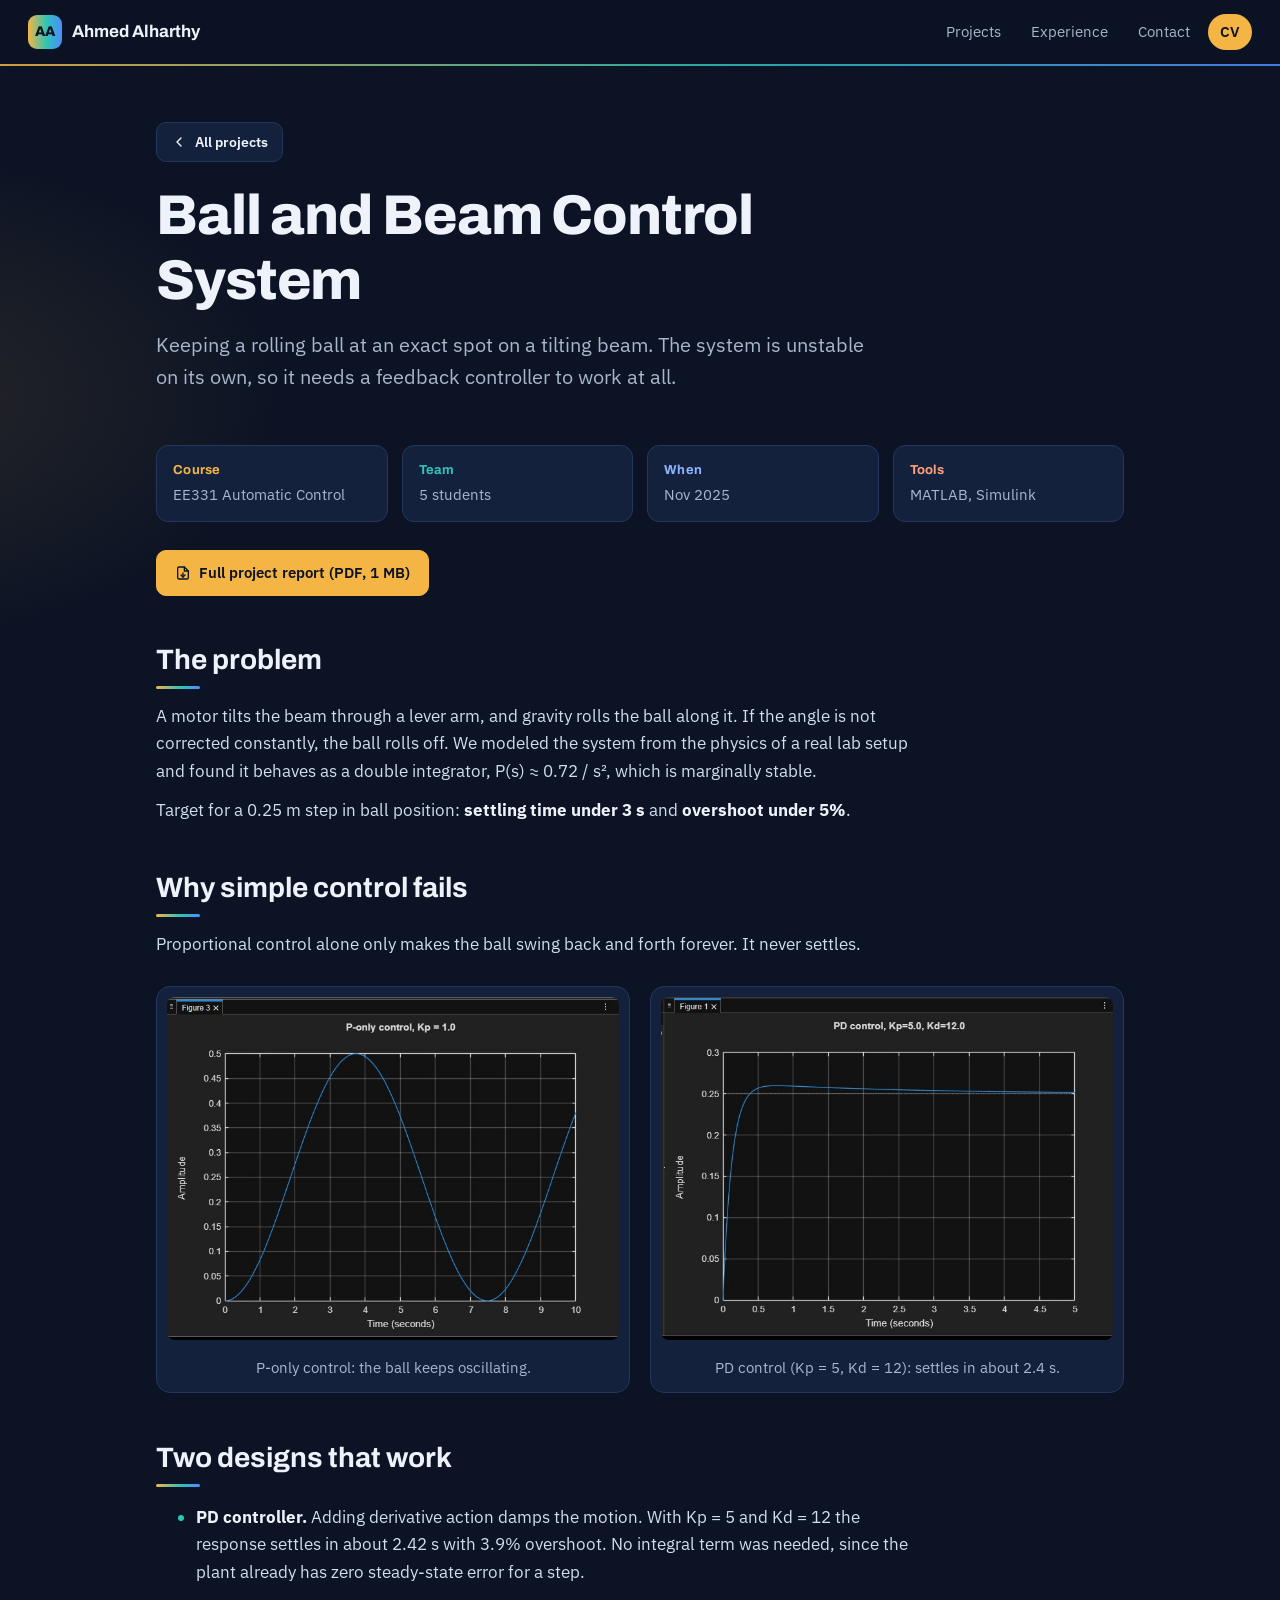
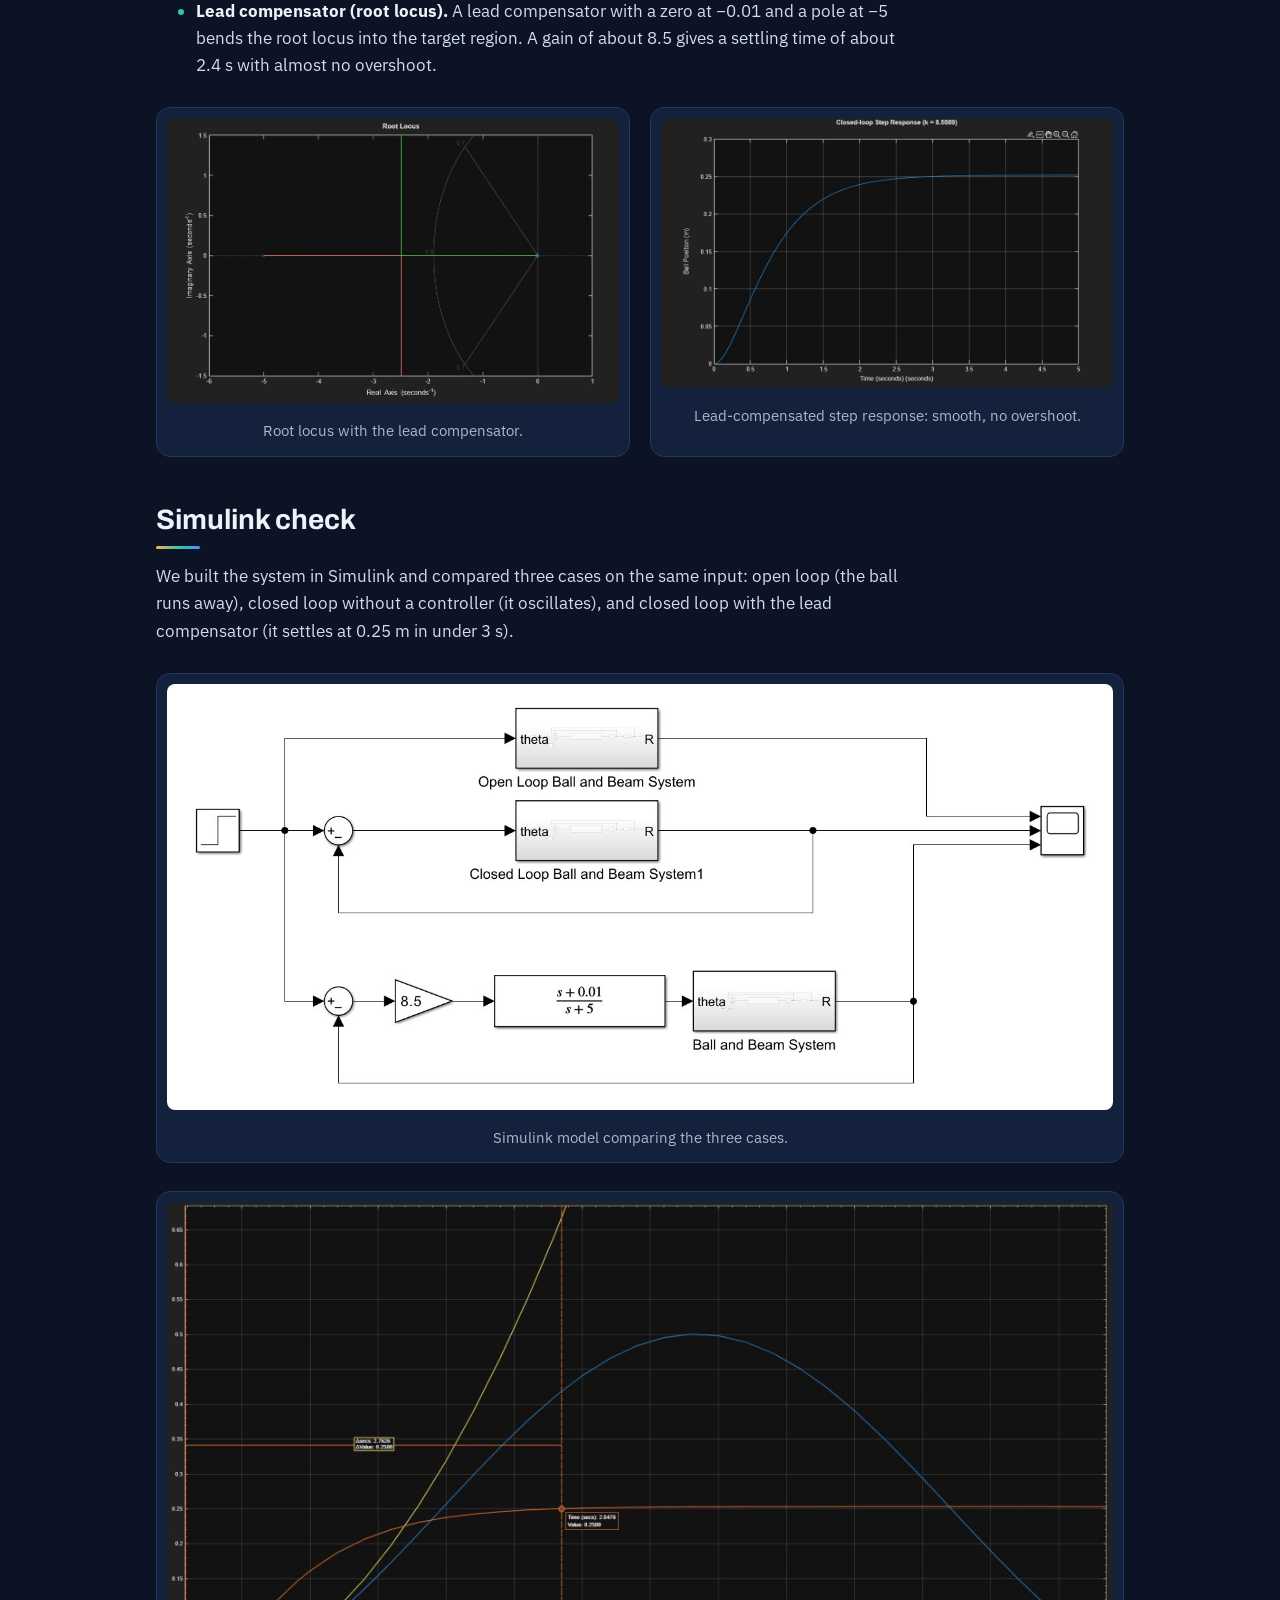
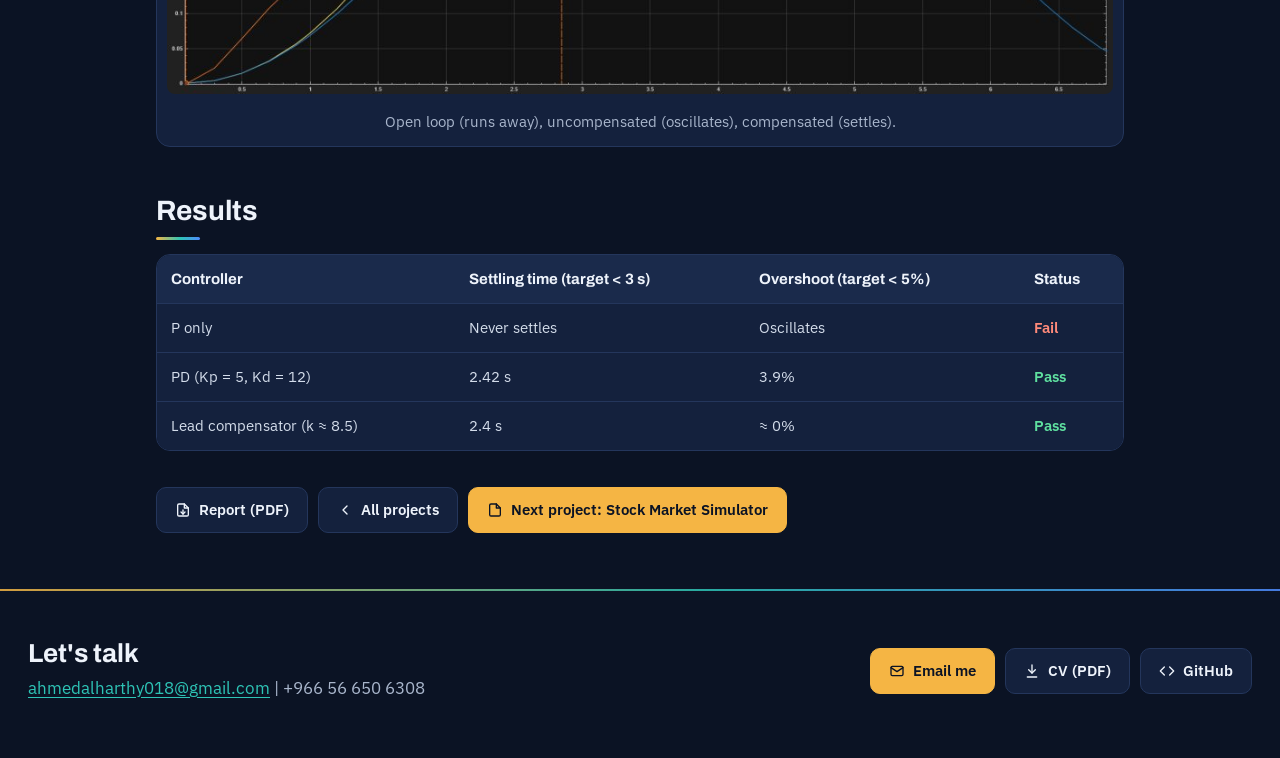
==== commit c4407b8e: "Add files via upload" ====
--- a/ball-and-beam.html
+++ b/ball-and-beam.html
@@ -115,7 +115,7 @@
   <div class="case-end">
     <a class="btn" href="assets/docs/Ball-and-Beam-Control-Report.pdf" target="_blank" rel="noopener"><svg viewBox="0 0 24 24" fill="none" stroke="currentColor" stroke-width="2" stroke-linecap="round" stroke-linejoin="round" aria-hidden="true"><path d="M14 3H6a2 2 0 0 0-2 2v14a2 2 0 0 0 2 2h12a2 2 0 0 0 2-2V9z"/><polyline points="14 3 14 9 20 9"/><path d="M12 12v6"/><polyline points="9 15 12 18 15 15"/></svg>Report (PDF)</a>
     <a class="btn" href="index.html#projects"><svg viewBox="0 0 24 24" fill="none" stroke="currentColor" stroke-width="2" stroke-linecap="round" stroke-linejoin="round" aria-hidden="true"><polyline points="15 18 9 12 15 6"/></svg>All projects</a>
-    <a class="btn primary" href="solar-vehicle.html"><svg viewBox="0 0 24 24" fill="none" stroke="currentColor" stroke-width="2" stroke-linecap="round" stroke-linejoin="round" aria-hidden="true"><path d="M14 3H6a2 2 0 0 0-2 2v14a2 2 0 0 0 2 2h12a2 2 0 0 0 2-2V9z"/><polyline points="14 3 14 9 20 9"/></svg>Next project: Solar Vehicle</a>
+    <a class="btn primary" href="stock-market.html"><svg viewBox="0 0 24 24" fill="none" stroke="currentColor" stroke-width="2" stroke-linecap="round" stroke-linejoin="round" aria-hidden="true"><path d="M14 3H6a2 2 0 0 0-2 2v14a2 2 0 0 0 2 2h12a2 2 0 0 0 2-2V9z"/><polyline points="14 3 14 9 20 9"/></svg>Next project: Stock Market Simulator</a>
   </div>
 </main>
 
